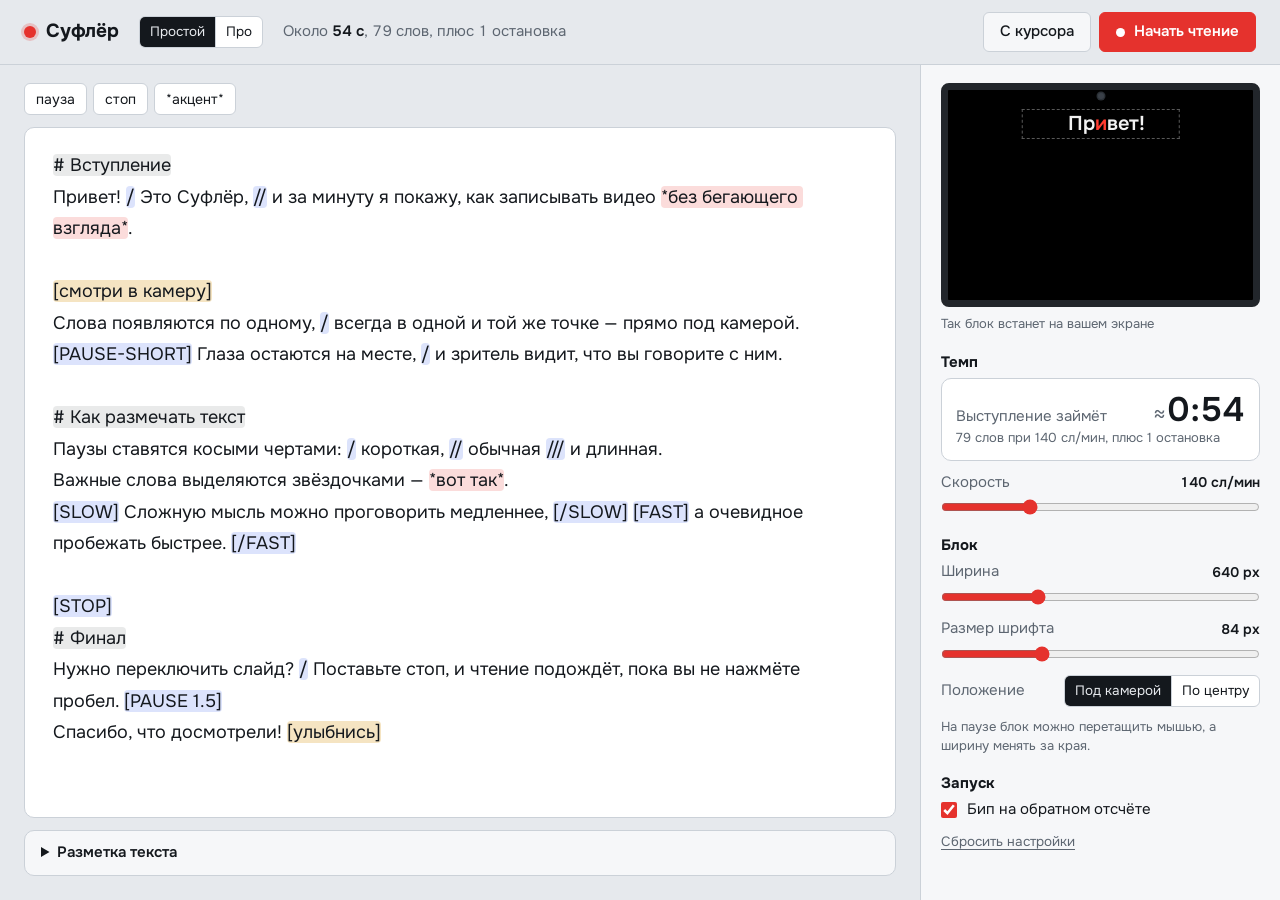
==== index.html @ 5c17fed3 "Суфлёр: веб-суфлёр для записи видео Слова показываются по одному в фиксированной точке под камерой. " ====
<!doctype html>
<html lang="ru">
<head>
  <meta charset="utf-8">
  <meta name="viewport" content="width=device-width, initial-scale=1">
  <title>Суфлёр</title>
  <meta name="description" content="Суфлёр для записи видео: слова по одному в одной точке экрана, темп и паузы задаются разметкой в тексте.">
  <link rel="preconnect" href="https://fonts.googleapis.com">
  <link rel="preconnect" href="https://fonts.gstatic.com" crossorigin>
  <link href="https://fonts.googleapis.com/css2?family=Onest:wght@400;500;600;700&family=Golos+Text:wght@400;600;700&family=PT+Serif:wght@400;700&family=JetBrains+Mono:wght@400;600;700&display=swap" rel="stylesheet">
  <link rel="stylesheet" href="styles.css">
</head>
<body>
  <div class="app" id="app">
    <header class="topbar">
      <div class="brand"><span class="tally" aria-hidden="true"></span>Суфлёр</div>
      <div class="seg mode-switch" id="mode" role="radiogroup" aria-label="Режим интерфейса">
        <button type="button" data-v="simple" title="Минимум настроек">Простой</button><button type="button" data-v="pro" title="Все настройки">Про</button>
      </div>
      <div class="stats" id="stats" aria-live="polite"></div>
      <div class="actions">
        <button class="btn" id="startCursor" type="button" title="Начать со слова под курсором (⌘/Ctrl + Enter)">С курсора</button>
        <button class="btn btn-rec" id="start" type="button"><span class="rec-dot" aria-hidden="true"></span>Начать чтение</button>
      </div>
    </header>

    <main class="layout">
      <section class="editor-col" aria-label="Текст">
        <div class="toolbar" id="toolbar" role="toolbar" aria-label="Вставить разметку">
          <button type="button" data-simple data-insert="//" title="Пауза на секунду: //">пауза</button>
          <button type="button" data-pro data-insert="/" title="Короткая пауза">/</button>
          <button type="button" data-pro data-insert="//" title="Обычная пауза">//</button>
          <button type="button" data-pro data-insert="///" title="Длинная пауза">///</button>
          <button type="button" data-pro data-insert="[PAUSE 2]" title="Пауза в секундах">пауза 2 с</button>
          <button type="button" data-insert="[STOP]" title="Остановиться и ждать пробела">стоп</button>
          <span class="sep" data-pro aria-hidden="true"></span>
          <button type="button" data-wrap="*|*" title="Выделить акцент">*акцент*</button>
          <button type="button" data-pro data-wrap="[SLOW] | [/SLOW]" title="Медленнее участок">медленнее</button>
          <button type="button" data-pro data-wrap="[FAST] | [/FAST]" title="Быстрее участок">быстрее</button>
          <button type="button" data-pro data-insert="[смотри в камеру]" title="Ремарка: видна над словом, не читается">ремарка</button>
          <button type="button" data-pro data-line="# " title="Раздел: не показывается, по нему можно перейти">раздел</button>
        </div>

        <div class="editor" id="editorWrap">
          <div class="editor-mirror" id="mirror" aria-hidden="true"></div>
          <textarea id="text" spellcheck="true" aria-label="Текст выступления" placeholder="Вставьте текст выступления. Паузы: / // ///, акценты: *слово*, стоп: [STOP]"></textarea>
        </div>

        <details class="cheatsheet" id="cheatsheet">
          <summary>Разметка текста</summary>
          <dl>
            <dt><code>/</code> <code>//</code> <code>///</code></dt><dd>Короткая, обычная и длинная пауза. То же словами: <code>[PAUSE-SHORT]</code> <code>[PAUSE]</code> <code>[PAUSE-LONG]</code></dd>
            <dt data-pro><code>[PAUSE 2.5]</code></dt><dd data-pro>Пауза точной длины в секундах</dd>
            <dt><code>[STOP]</code></dt><dd>Остановка до нажатия пробела. Удобно, чтобы переключить слайд или перевести дыхание</dd>
            <dt><code>*слово*</code></dt><dd>Акцент: слово выделено цветом и показывается чуть дольше. Можно выделить несколько слов</dd>
            <dt data-pro><code>[SLOW]…[/SLOW]</code></dt><dd data-pro>Участок медленнее (×0,75). <code>[FAST]…[/FAST]</code> быстрее (×1,3), <code>[SPEED 0.8]…[/SPEED]</code> задаёт свой множитель</dd>
            <dt data-pro><code>[любой текст]</code></dt><dd data-pro>Ремарка: мелко над словом, читать её не нужно. Например <code>[улыбнись]</code></dd>
            <dt data-pro><code># Заголовок</code></dt><dd data-pro>Раздел. На экране его нет, но на паузе можно перейти к нему и перезаписать дубль</dd>
            <dt>Пустая строка, знаки</dt><dd>Абзацы и знаки препинания сами добавляют паузы<span data-pro>. Их силу меняет настройка «Паузы на знаках»</span></dd>
            <dt data-simple>Ещё</dt><dd data-simple>Замедление, ускорение, ремарки и разделы описаны в режиме «Про». Если они уже есть в тексте, то работают и здесь</dd>
            <dt data-pro>По-русски</dt><dd data-pro>Команды можно писать и так: <code>[ПАУЗА]</code> <code>[ПАУЗА 2]</code> <code>[СТОП]</code> <code>[МЕДЛЕННО]</code> <code>[БЫСТРО]</code></dd>
          </dl>
        </details>
      </section>

      <aside class="settings-col" aria-label="Настройки">
        <figure class="monitor" id="monitor" aria-label="Где на экране будет блок">
          <div class="monitor-screen" id="monitorScreen">
            <span class="cam" title="Камера"></span>
            <div class="monitor-block" id="monitorBlock"><div class="monitor-word" id="monitorWord"></div></div>
          </div>
          <figcaption>Так блок встанет на вашем экране</figcaption>
        </figure>

        <fieldset class="group">
          <legend>Темп</legend>
          <div class="duration" aria-live="polite">
            <span class="duration-label">Выступление займёт</span>
            <span class="duration-value">≈&thinsp;<b id="durationValue">0:00</b></span>
            <span class="duration-note" id="durationNote"></span>
          </div>
          <label class="row"><span>Скорость</span><output id="wpmOut"></output>
            <input type="range" id="wpm" min="60" max="360" step="5"></label>
          <div class="row" data-pro><span>Слов за раз</span>
            <div class="seg" id="chunk" role="radiogroup" aria-label="Слов за раз">
              <button type="button" data-v="1">1</button><button type="button" data-v="2">2</button><button type="button" data-v="3">3</button>
            </div></div>
          <label class="row" data-pro><span>Паузы на знаках</span><output id="punctFactorOut"></output>
            <input type="range" id="punctFactor" min="0" max="2.5" step="0.1"></label>
          <label class="check" data-pro><input type="checkbox" id="lengthAware"><span>Длинные слова дольше</span></label>
          <div class="row pauses" data-pro><span>Паузы, с</span>
            <label title="Короткая: /"><input type="number" id="pShort" min="0" max="10" step="0.1"><small>/</small></label>
            <label title="Обычная: //"><input type="number" id="pMedium" min="0" max="10" step="0.1"><small>//</small></label>
            <label title="Длинная: ///"><input type="number" id="pLong" min="0" max="20" step="0.1"><small>///</small></label>
          </div>
        </fieldset>

        <fieldset class="group">
          <legend>Блок</legend>
          <label class="row"><span>Ширина</span><output id="widthOut"></output>
            <input type="range" id="width" min="160" max="1800" step="10"></label>
          <label class="row"><span>Размер шрифта</span><output id="fontSizeOut"></output>
            <input type="range" id="fontSize" min="24" max="220" step="2"></label>
          <div class="row"><span>Положение</span>
            <div class="seg" id="posPreset" role="radiogroup" aria-label="Положение блока">
              <button type="button" data-v="camera">Под камерой</button><button type="button" data-v="center">По центру</button>
            </div></div>
          <label class="row" data-pro><span>По горизонтали</span><output id="posXOut"></output>
            <input type="range" id="posX" min="0" max="100" step="1"></label>
          <label class="row" data-pro><span>По вертикали</span><output id="posYOut"></output>
            <input type="range" id="posY" min="0" max="100" step="1"></label>
          <p class="hint">На паузе блок можно перетащить мышью, а ширину менять за края.</p>
        </fieldset>

        <fieldset class="group" data-pro>
          <legend>Вид</legend>
          <label class="row"><span>Шрифт</span>
            <select id="font">
              <option value="Onest">Onest</option>
              <option value="Golos Text">Golos Text</option>
              <option value="PT Serif">PT Serif</option>
              <option value="JetBrains Mono">JetBrains Mono</option>
            </select></label>
          <div class="row"><span>Начертание</span>
            <div class="seg" id="weight" role="radiogroup" aria-label="Начертание">
              <button type="button" data-v="400">Обычное</button><button type="button" data-v="600">Жирное</button>
            </div></div>
          <div class="row"><span>Тема</span>
            <div class="seg" id="theme" role="radiogroup" aria-label="Тема">
              <button type="button" data-v="dark">Тёмная</button><button type="button" data-v="light">Светлая</button><button type="button" data-v="amber">Янтарь</button>
            </div></div>
          <div class="row"><span>Выравнивание</span>
            <div class="seg" id="align" role="radiogroup" aria-label="Выравнивание">
              <button type="button" data-v="orp" title="Буква фокуса всегда в одной точке">По фокусу</button><button type="button" data-v="center">По центру</button>
            </div></div>
          <label class="check"><input type="checkbox" id="guides"><span>Засечки над буквой фокуса</span></label>
          <label class="check"><input type="checkbox" id="frame"><span>Рамка блока во время чтения</span></label>
          <label class="check"><input type="checkbox" id="flip"><span>Зеркально (для суфлёра со стеклом)</span></label>
        </fieldset>

        <fieldset class="group">
          <legend>Запуск</legend>
          <label class="check"><input type="checkbox" id="beep"><span>Бип на обратном отсчёте</span></label>
          <div class="row" data-pro><span>Обратный отсчёт</span>
            <div class="seg" id="countdown" role="radiogroup" aria-label="Обратный отсчёт">
              <button type="button" data-v="0">нет</button><button type="button" data-v="3">3 с</button><button type="button" data-v="5">5 с</button>
            </div></div>
          <label class="check" data-pro><input type="checkbox" id="fullscreen"><span>Во весь экран</span></label>
          <label class="check" data-pro><input type="checkbox" id="progress"><span>Полоска прогресса во время чтения</span></label>
          <button type="button" class="link" id="reset">Сбросить настройки</button>
        </fieldset>
      </aside>
    </main>
  </div>

  <!-- Сцена чтения -->
  <div class="stage" id="stage" hidden>
    <div class="stage-inner" id="stageInner">
      <div class="block" id="block">
        <div class="cue" id="cue"></div>
        <div class="line" id="line">
          <div class="word" id="word"></div>
          <i class="guide guide-top" aria-hidden="true"></i>
          <i class="guide guide-bottom" aria-hidden="true"></i>
        </div>
        <div class="pausebar" id="pausebar"><i></i></div>
        <span class="handle handle-l" data-handle="l" aria-hidden="true"></span>
        <span class="handle handle-r" data-handle="r" aria-hidden="true"></span>
      </div>
    </div>

    <div class="stage-progress" id="stageProgress"><i></i></div>
    <div class="toast" id="toast" role="status"></div>

    <div class="hud" id="hud">
      <div class="hud-top">
        <div class="hud-where" id="hudWhere"></div>
        <button type="button" class="hud-btn" id="exitStage">Выйти <kbd>Esc</kbd></button>
      </div>
      <div class="hud-panel">
        <div class="hud-sections" id="hudSections"></div>
        <p class="hud-context" id="hudContext"></p>
        <div class="hud-controls">
          <button type="button" class="hud-btn hud-play" id="hudPlay">Продолжить <kbd>Пробел</kbd></button>
          <button type="button" class="hud-btn" id="hudBackSentence">К началу предложения <kbd>⇧←</kbd></button>
          <button type="button" class="hud-btn" id="hudRestart">С начала <kbd>R</kbd></button>
        </div>
        <p class="hud-keys"><kbd>←</kbd><kbd>→</kbd> слово · <kbd>↑</kbd><kbd>↓</kbd> скорость · <kbd>+</kbd><kbd>−</kbd> шрифт · <kbd>[</kbd><kbd>]</kbd> ширина · <kbd>F</kbd> весь экран<span data-pro> · <kbd>M</kbd> зеркало</span></p>
      </div>
    </div>
  </div>

  <script src="parser.js"></script>
  <script src="app.js"></script>
</body>
</html>
---- styles.css ----
:root {
  --paper: #e6e9ed;
  --panel: #f6f7f9;
  --ink: #14181d;
  --muted: #5d6671;
  --line: #cbd1d8;
  --field: #ffffff;
  --tally: #e5322d;
  --tally-deep: #b8201c;
  --focus: #2f5bea;
  --hl-cmd: rgba(47, 91, 234, 0.17);
  --hl-cue: rgba(214, 150, 20, 0.26);
  --hl-emph: rgba(229, 50, 45, 0.17);
  --hl-sec: rgba(20, 24, 29, 0.09);
  --radius-s: 6px;
  --radius-m: 10px;
  --ui: "Onest", system-ui, -apple-system, "Segoe UI", sans-serif;
  color-scheme: light;
}

@media (prefers-color-scheme: dark) {
  :root {
    --paper: #16191d;
    --panel: #1d2126;
    --ink: #e9ecef;
    --muted: #97a0aa;
    --line: #333a42;
    --field: #121417;
    --focus: #7d9bff;
    --hl-cmd: rgba(125, 155, 255, 0.24);
    --hl-cue: rgba(230, 170, 40, 0.26);
    --hl-emph: rgba(255, 90, 80, 0.24);
    --hl-sec: rgba(255, 255, 255, 0.08);
    color-scheme: dark;
  }
}

* { box-sizing: border-box; }
html, body { margin: 0; height: 100%; }
body {
  background: var(--paper);
  color: var(--ink);
  font: 15px/1.45 var(--ui);
  -webkit-font-smoothing: antialiased;
}
button, input, select, textarea { font: inherit; color: inherit; }
:focus-visible { outline: 2px solid var(--focus); outline-offset: 2px; }
[hidden] { display: none !important; }

/* ——— Верхняя панель ——— */
.app { min-height: 100%; display: flex; flex-direction: column; }
.topbar {
  position: sticky; top: 0; z-index: 5;
  display: flex; align-items: center; gap: 20px;
  padding: 12px 24px;
  background: var(--paper);
  border-bottom: 1px solid var(--line);
}
.brand { display: flex; align-items: center; gap: 10px; font-weight: 700; font-size: 19px; letter-spacing: -0.01em; }
.tally {
  width: 12px; height: 12px; border-radius: 50%;
  background: var(--tally);
  box-shadow: 0 0 0 3px color-mix(in srgb, var(--tally) 22%, transparent);
}
.stats { color: var(--muted); font-variant-numeric: tabular-nums; flex: 1; min-width: 0; white-space: nowrap; overflow: hidden; text-overflow: ellipsis; }
.stats b { color: var(--ink); font-weight: 600; }
.actions { display: flex; gap: 8px; }
.mode-switch button { height: 32px; padding: 0 12px; }

/* Режимы: в простом прячем настройки «Про», в «Про» — упрощённые дубли */
body[data-mode="simple"] [data-pro],
body[data-mode="pro"] [data-simple] { display: none !important; }

.btn {
  display: inline-flex; align-items: center; gap: 9px;
  height: 40px; padding: 0 16px;
  border: 1px solid var(--line); border-radius: var(--radius-s);
  background: var(--panel);
  font-weight: 500; cursor: pointer; white-space: nowrap;
}
.btn:hover { border-color: var(--muted); }
.btn-rec { background: var(--tally); border-color: var(--tally); color: #fff; font-weight: 600; }
.btn-rec:hover { background: var(--tally-deep); border-color: var(--tally-deep); }
.rec-dot { width: 9px; height: 9px; border-radius: 50%; background: #fff; }

/* ——— Раскладка ——— */
.layout {
  flex: 1;
  display: grid;
  grid-template-columns: minmax(0, 1fr) 360px;
  min-height: 0;
}
.editor-col { display: flex; flex-direction: column; gap: 12px; padding: 18px 24px 24px; min-width: 0; }
.settings-col {
  border-left: 1px solid var(--line);
  background: var(--panel);
  padding: 18px 20px 28px;
  display: flex; flex-direction: column; gap: 18px;
}

/* ——— Панель вставки ——— */
.toolbar { display: flex; flex-wrap: wrap; gap: 6px; align-items: center; }
.toolbar button {
  height: 32px; padding: 0 11px;
  border: 1px solid var(--line); border-radius: var(--radius-s);
  background: var(--field);
  font-size: 14px; cursor: pointer;
}
.toolbar button:hover { border-color: var(--muted); }
.toolbar .sep { width: 1px; height: 20px; background: var(--line); margin: 0 4px; }

/* ——— Редактор с подсветкой разметки ——— */
.editor {
  position: relative;
  flex: 1;
  min-height: 420px;
  border: 1px solid var(--line);
  border-radius: var(--radius-m);
  background: var(--field);
  overflow: hidden;
}
.editor:focus-within { border-color: var(--focus); }
.editor-mirror, .editor textarea {
  position: absolute; inset: 0;
  margin: 0; border: 0;
  padding: 22px 28px 40px;
  font: 18px/1.75 var(--ui);
  letter-spacing: normal;
  white-space: pre-wrap;
  overflow-wrap: break-word;
  word-break: normal;
  tab-size: 4;
  overflow-y: scroll;
  scrollbar-gutter: stable;
}
.editor-mirror { color: transparent; pointer-events: none; }
.editor textarea { background: transparent; resize: none; outline: none; caret-color: var(--tally); }
.editor textarea::placeholder { color: var(--muted); }
.editor-mirror mark { color: transparent; border-radius: 4px; box-decoration-break: clone; -webkit-box-decoration-break: clone; }
.editor-mirror .m-cmd { background: var(--hl-cmd); }
.editor-mirror .m-cue { background: var(--hl-cue); }
.editor-mirror .m-emph { background: var(--hl-emph); }
.editor-mirror .m-sec { background: var(--hl-sec); }

/* ——— Шпаргалка ——— */
.cheatsheet { border: 1px solid var(--line); border-radius: var(--radius-m); background: var(--panel); }
.cheatsheet summary { padding: 11px 16px; cursor: pointer; font-weight: 600; }
.cheatsheet dl {
  display: grid; grid-template-columns: max-content 1fr; gap: 9px 20px;
  margin: 0; padding: 4px 16px 16px;
  max-width: 900px;
}
.cheatsheet dt { white-space: nowrap; }
.cheatsheet dd { margin: 0; color: var(--muted); }
code {
  font: 13px/1 "JetBrains Mono", ui-monospace, monospace;
  padding: 3px 5px; border-radius: 4px;
  background: var(--hl-cmd);
  color: var(--ink);
}

/* ——— Настройки ——— */
.group { border: 0; margin: 0; padding: 0; display: flex; flex-direction: column; gap: 11px; }
.group legend { font-weight: 700; font-size: 15px; padding: 0; margin-bottom: 4px; }
.row { display: grid; grid-template-columns: 1fr auto; align-items: center; gap: 4px 12px; }
.row > span { color: var(--muted); }
.row output { font-variant-numeric: tabular-nums; font-weight: 600; font-size: 14px; }
.row input[type="range"] { grid-column: 1 / -1; }
.row select { height: 32px; padding: 0 8px; border: 1px solid var(--line); border-radius: var(--radius-s); background: var(--field); }
input[type="range"] { width: 100%; accent-color: var(--tally); margin: 2px 0; }
.check { display: flex; gap: 10px; align-items: center; cursor: pointer; }
.check input { width: 16px; height: 16px; accent-color: var(--tally); margin: 0; }
.hint { margin: 0; color: var(--muted); font-size: 13px; }

.duration {
  display: grid; grid-template-columns: 1fr auto; align-items: baseline; gap: 0 12px;
  padding: 12px 14px;
  border: 1px solid var(--line); border-radius: var(--radius-m);
  background: var(--field);
}
.duration-label { color: var(--muted); }
.duration-value { font-size: 20px; color: var(--muted); font-variant-numeric: tabular-nums; }
.duration-value b { font-size: 34px; line-height: 1.1; font-weight: 600; color: var(--ink); letter-spacing: -0.01em; }
.duration-note { grid-column: 1 / -1; color: var(--muted); font-size: 13px; }

.seg { display: inline-flex; border: 1px solid var(--line); border-radius: var(--radius-s); overflow: hidden; background: var(--field); }
.seg button { border: 0; background: transparent; height: 30px; padding: 0 10px; cursor: pointer; font-size: 13.5px; }
.seg button + button { border-left: 1px solid var(--line); }
.seg button[aria-checked="true"] { background: var(--ink); color: var(--paper); }

.pauses { grid-template-columns: 1fr repeat(3, auto); }
.pauses > span { white-space: nowrap; }
.pauses label { display: flex; align-items: center; gap: 4px; }
.pauses input { width: 54px; height: 30px; padding: 0 6px; border: 1px solid var(--line); border-radius: var(--radius-s); background: var(--field); font-variant-numeric: tabular-nums; }
.pauses small { color: var(--muted); font-family: "JetBrains Mono", monospace; font-size: 12px; min-width: 20px; }

.link { align-self: flex-start; border: 0; background: none; padding: 0; color: var(--muted); text-decoration: underline; text-underline-offset: 3px; cursor: pointer; font-size: 13.5px; }
.link:hover { color: var(--ink); }

/* ——— Мини-монитор ——— */
.monitor { margin: 0; display: flex; flex-direction: column; gap: 8px; }
.monitor figcaption { color: var(--muted); font-size: 13px; }
.monitor-screen {
  position: relative;
  aspect-ratio: 16 / 10;
  border-radius: 8px;
  border: 7px solid #22262b;
  overflow: hidden;
  background: var(--bg);
  color: var(--fg);
}
.cam {
  position: absolute; top: 3px; left: 50%; transform: translateX(-50%);
  width: 6px; height: 6px; border-radius: 50%;
  background: #3a4048; box-shadow: 0 0 0 1.5px #2b3036;
  z-index: 2;
}
.monitor-block {
  position: absolute;
  transform: translate(-50%, -50%);
  outline: 1px dashed rgba(255, 255, 255, 0.35);
  outline-offset: 2px;
  display: flex; justify-content: center;
}
.monitor-word { white-space: pre; line-height: 1.25; }

/* ——— Сцена ——— */
.stage, .monitor-screen {
  --bg: #000; --fg: #f2f2f2; --pivot: #ff3b30; --emph: #ffc53d; --dim: rgba(255, 255, 255, 0.42); --hud-bg: rgba(20, 20, 22, 0.92); --hud-line: rgba(255, 255, 255, 0.14);
}
[data-theme="light"] { --bg: #fff; --fg: #111418; --pivot: #d92b20; --emph: #1f5be0; --dim: rgba(0, 0, 0, 0.45); --hud-bg: rgba(246, 247, 249, 0.95); --hud-line: rgba(0, 0, 0, 0.12); }
[data-theme="amber"] { --bg: #000; --fg: #ffc940; --pivot: #ffffff; --emph: #ff7a45; --dim: rgba(255, 201, 64, 0.45); }
.stage {
  position: fixed; inset: 0; z-index: 50;
  background: var(--bg); color: var(--fg);
  font-family: var(--ui);
  user-select: none;
  overflow: hidden;
}
.stage[data-state="playing"], .stage[data-state="countdown"] { cursor: none; }

.stage-inner { position: absolute; inset: 0; }
.stage[data-flip="true"] .stage-inner { transform: scaleX(-1); }

.block {
  position: absolute;
  transform: translate(-50%, -50%);
  padding: 0 16px;
  touch-action: none;
}
.stage[data-frame="true"] .block,
.stage[data-state="paused"] .block,
.stage[data-state="ended"] .block { outline: 1px dashed var(--dim); outline-offset: 6px; }
.stage[data-state="paused"] .block { cursor: grab; }
.stage.dragging .block { cursor: grabbing; }

.line { position: relative; display: flex; align-items: center; justify-content: center; }
.word { width: 100%; white-space: pre; line-height: 1.2; text-align: center; }
.word.orp { display: grid; grid-template-columns: 1fr auto 1fr; }
.word .pre { text-align: right; overflow: visible; }
.word .post { text-align: left; overflow: visible; }
.word .pivot { color: var(--pivot); }
.word .emph { color: var(--emph); text-decoration: underline; text-decoration-thickness: 0.05em; text-underline-offset: 0.14em; }
.word .pivot.emph { color: var(--pivot); text-decoration-color: var(--emph); }
.word.countdown { color: var(--pivot); font-variant-numeric: tabular-nums; }
.word.status { color: var(--dim); font-size: 0.4em !important; }

.guide { position: absolute; left: 50%; width: 2px; height: 0.2em; background: var(--dim); transform: translateX(-50%); display: none; font-style: normal; }
.guide-top { top: -0.12em; }
.guide-bottom { bottom: -0.12em; }
.stage[data-guides="true"][data-align="orp"] .guide { display: block; }

.cue {
  position: absolute; left: 0; right: 0; bottom: 100%;
  text-align: center;
  color: var(--dim);
  font-size: max(14px, 0.26em);
  font-style: italic;
  padding-bottom: 0.55em;
  white-space: nowrap; overflow: hidden; text-overflow: ellipsis;
  opacity: 0; transition: opacity 0.15s;
}
.cue.on { opacity: 1; }
.cue::before { content: "("; } .cue::after { content: ")"; }

.pausebar { position: absolute; left: 30%; right: 30%; top: 100%; height: 3px; margin-top: 0.3em; opacity: 0; }
.pausebar i { display: block; height: 100%; width: 100%; background: var(--dim); border-radius: 2px; transform-origin: center; }
.pausebar.on { opacity: 1; }

.handle { position: absolute; top: 50%; width: 10px; height: 44px; margin-top: -22px; border-radius: 5px; background: var(--dim); display: none; cursor: ew-resize; }
.handle-l { left: -11px; } .handle-r { right: -11px; }
.stage[data-state="paused"] .handle { display: block; }

.stage-progress { position: absolute; left: 0; right: 0; bottom: 0; height: 3px; background: color-mix(in srgb, var(--dim) 30%, transparent); display: none; }
.stage-progress i { display: block; height: 100%; width: 0; background: var(--pivot); }
.stage[data-progress="true"] .stage-progress,
.stage[data-state="paused"] .stage-progress,
.stage[data-state="ended"] .stage-progress { display: block; }

.toast {
  position: absolute; top: 18px; left: 50%; transform: translateX(-50%);
  padding: 7px 14px; border-radius: 999px;
  background: var(--hud-bg); color: var(--fg); border: 1px solid var(--hud-line);
  font-size: 14px; font-variant-numeric: tabular-nums;
  opacity: 0; transition: opacity 0.2s; pointer-events: none;
}
.toast.on { opacity: 1; }

/* HUD на паузе */
.hud { position: absolute; inset: 0; pointer-events: none; display: none; }
.stage[data-state="paused"] .hud,
.stage[data-state="ended"] .hud { display: block; }
.hud-top { position: absolute; top: 14px; left: 16px; right: 16px; display: flex; justify-content: space-between; align-items: center; gap: 12px; }
.hud-where { color: var(--dim); font-size: 14px; font-variant-numeric: tabular-nums; }
.hud-panel {
  position: absolute; left: 50%; bottom: 22px; transform: translateX(-50%);
  width: min(760px, calc(100% - 32px));
  padding: 16px 18px;
  border-radius: 12px;
  background: var(--hud-bg);
  border: 1px solid var(--hud-line);
  display: flex; flex-direction: column; gap: 12px;
  pointer-events: auto;
}
.hud-top > * { pointer-events: auto; }
.hud-context { margin: 0; font-size: 17px; line-height: 1.5; color: var(--dim); max-height: 4.5em; overflow: hidden; }
.hud-context .cur { color: var(--fg); background: color-mix(in srgb, var(--pivot) 30%, transparent); border-radius: 3px; padding: 0 2px; }
.hud-context:empty { display: none; }
.hud-controls { display: flex; flex-wrap: wrap; gap: 8px; }
.hud-btn {
  display: inline-flex; align-items: center; gap: 8px;
  height: 36px; padding: 0 12px;
  border-radius: 7px; border: 1px solid var(--hud-line);
  background: transparent; color: var(--fg); cursor: pointer; font-size: 14px;
}
.hud-btn:hover { border-color: var(--dim); }
.hud-play { background: var(--pivot); border-color: var(--pivot); color: #fff; font-weight: 600; }
.stage[data-theme="amber"] .hud-play { color: #000; }
.hud-keys { margin: 0; color: var(--dim); font-size: 13px; line-height: 1.9; }
kbd {
  font: 12px/1 var(--ui);
  padding: 3px 6px; border-radius: 4px;
  border: 1px solid var(--hud-line);
  background: color-mix(in srgb, var(--fg) 8%, transparent);
  margin-right: 2px;
}
.btn kbd { border-color: currentColor; }
.hud-sections { display: flex; flex-wrap: wrap; gap: 6px; }
.hud-sections:empty { display: none; }
.hud-sections button {
  height: 28px; padding: 0 10px; border-radius: 999px;
  border: 1px solid var(--hud-line); background: transparent; color: var(--dim);
  font-size: 13px; cursor: pointer;
}
.hud-sections button[aria-current="true"] { color: var(--fg); border-color: var(--fg); }

/* ——— Узкие экраны ——— */
@media (max-width: 900px) {
  .layout { grid-template-columns: 1fr; }
  .settings-col { border-left: 0; border-top: 1px solid var(--line); }
  .editor { min-height: 60vh; }
}
@media (max-width: 560px) {
  .topbar { flex-wrap: wrap; padding: 10px 16px; gap: 10px; }
  .stats { order: 3; flex-basis: 100%; }
  .actions { margin-left: auto; }
  .mode-switch { order: 2; }
  .btn { padding: 0 12px; }
  .editor-col { padding: 14px 16px 18px; }
  .settings-col { padding: 16px; }
  .editor-mirror, .editor textarea { padding: 16px 16px 32px; font-size: 17px; }
  .cheatsheet dl { grid-template-columns: 1fr; gap: 2px; }
  .cheatsheet dd { margin-bottom: 8px; }
  .hud-keys { display: none; }
}

@media (prefers-reduced-motion: reduce) {
  .cue, .toast { transition: none; }
}
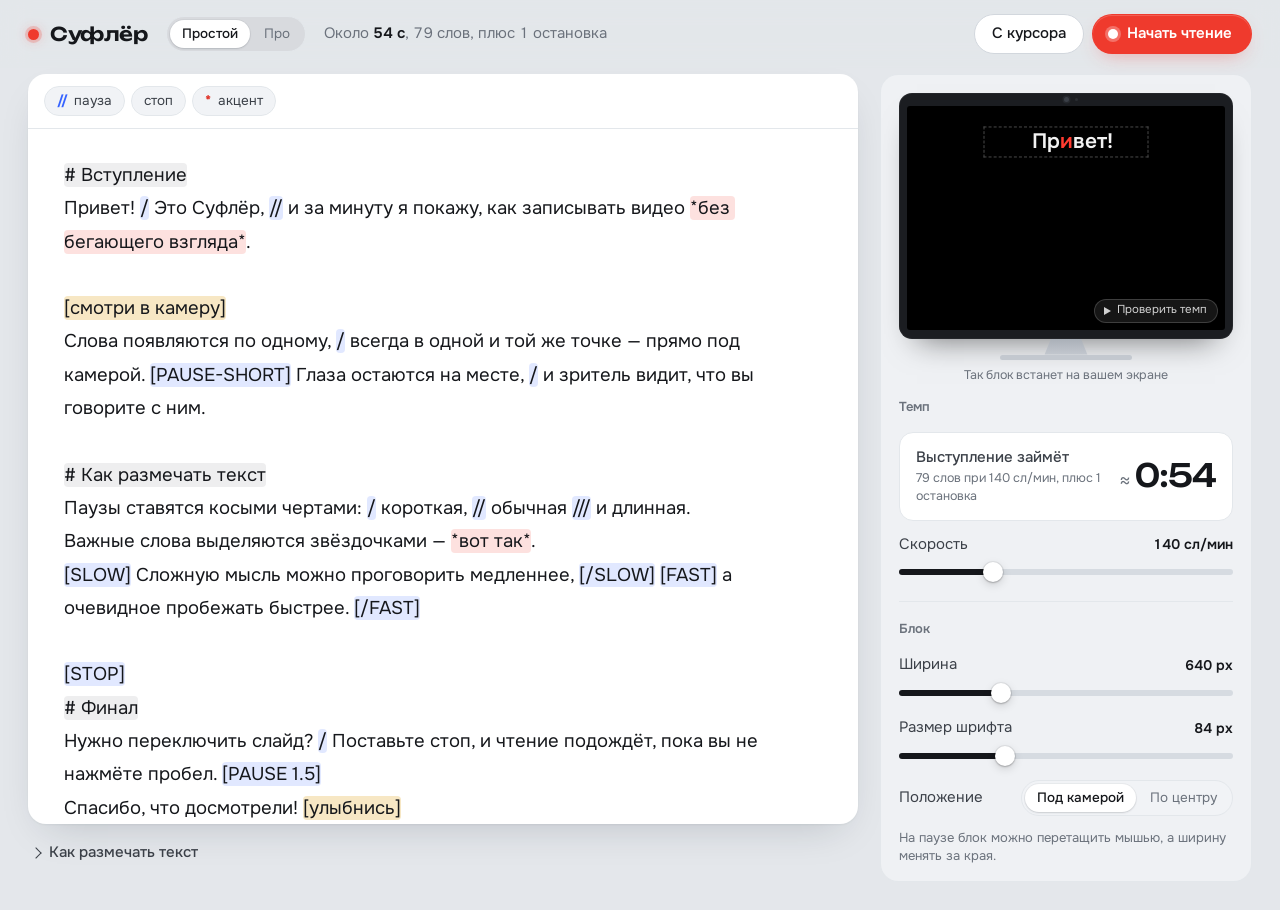
==== commit f9479643: "Новый дизайн: студийное оборудование Алюминиевый фон, белый лист для текста, красный только как сигн" ====
--- a/index.html
+++ b/index.html
@@ -7,13 +7,13 @@
   <meta name="description" content="Суфлёр для записи видео: слова по одному в одной точке экрана, темп и паузы задаются разметкой в тексте.">
   <link rel="preconnect" href="https://fonts.googleapis.com">
   <link rel="preconnect" href="https://fonts.gstatic.com" crossorigin>
-  <link href="https://fonts.googleapis.com/css2?family=Onest:wght@400;500;600;700&family=Golos+Text:wght@400;600;700&family=PT+Serif:wght@400;700&family=JetBrains+Mono:wght@400;600;700&display=swap" rel="stylesheet">
+  <link href="https://fonts.googleapis.com/css2?family=Onest:wght@400;500;600;700&family=Unbounded:wght@500;600&family=Golos+Text:wght@400;600;700&family=PT+Serif:wght@400;700&family=JetBrains+Mono:wght@400;600;700&display=swap" rel="stylesheet">
   <link rel="stylesheet" href="styles.css">
 </head>
 <body>
   <div class="app" id="app">
     <header class="topbar">
-      <div class="brand"><span class="tally" aria-hidden="true"></span>Суфлёр</div>
+      <div class="brand"><span class="tally" aria-hidden="true"></span><span class="wordmark">Суфлёр</span></div>
       <div class="seg mode-switch" id="mode" role="radiogroup" aria-label="Режим интерфейса">
         <button type="button" data-v="simple" title="Минимум настроек">Простой</button><button type="button" data-v="pro" title="Все настройки">Про</button>
       </div>
@@ -26,28 +26,30 @@
 
     <main class="layout">
       <section class="editor-col" aria-label="Текст">
-        <div class="toolbar" id="toolbar" role="toolbar" aria-label="Вставить разметку">
-          <button type="button" data-simple data-insert="//" title="Пауза на секунду: //">пауза</button>
-          <button type="button" data-pro data-insert="/" title="Короткая пауза">/</button>
-          <button type="button" data-pro data-insert="//" title="Обычная пауза">//</button>
-          <button type="button" data-pro data-insert="///" title="Длинная пауза">///</button>
-          <button type="button" data-pro data-insert="[PAUSE 2]" title="Пауза в секундах">пауза 2 с</button>
-          <button type="button" data-insert="[STOP]" title="Остановиться и ждать пробела">стоп</button>
-          <span class="sep" data-pro aria-hidden="true"></span>
-          <button type="button" data-wrap="*|*" title="Выделить акцент">*акцент*</button>
-          <button type="button" data-pro data-wrap="[SLOW] | [/SLOW]" title="Медленнее участок">медленнее</button>
-          <button type="button" data-pro data-wrap="[FAST] | [/FAST]" title="Быстрее участок">быстрее</button>
-          <button type="button" data-pro data-insert="[смотри в камеру]" title="Ремарка: видна над словом, не читается">ремарка</button>
-          <button type="button" data-pro data-line="# " title="Раздел: не показывается, по нему можно перейти">раздел</button>
+        <div class="sheet">
+          <div class="toolbar" id="toolbar" role="toolbar" aria-label="Вставить разметку">
+            <button type="button" class="chip" data-simple data-insert="//" title="Пауза на секунду"><span class="glyph">//</span>пауза</button>
+            <button type="button" class="chip" data-pro data-insert="/" title="Короткая пауза, 0,5 с"><span class="glyph">/</span>короткая</button>
+            <button type="button" class="chip" data-pro data-insert="//" title="Обычная пауза, 1 с"><span class="glyph">//</span>пауза</button>
+            <button type="button" class="chip" data-pro data-insert="///" title="Длинная пауза, 2 с"><span class="glyph">///</span>длинная</button>
+            <button type="button" class="chip" data-pro data-insert="[PAUSE 2]" title="Пауза точной длины в секундах">пауза 2 с</button>
+            <button type="button" class="chip" data-insert="[STOP]" title="Остановиться и ждать пробела">стоп</button>
+            <span class="sep" data-pro aria-hidden="true"></span>
+            <button type="button" class="chip" data-wrap="*|*" title="Выделить акцент"><span class="glyph glyph-emph">*</span>акцент</button>
+            <button type="button" class="chip" data-pro data-wrap="[SLOW] | [/SLOW]" title="Медленнее участок">медленнее</button>
+            <button type="button" class="chip" data-pro data-wrap="[FAST] | [/FAST]" title="Быстрее участок">быстрее</button>
+            <button type="button" class="chip" data-pro data-insert="[смотри в камеру]" title="Ремарка: видна над словом, не читается"><span class="glyph glyph-cue">[ ]</span>ремарка</button>
+            <button type="button" class="chip" data-pro data-line="# " title="Раздел: не показывается, по нему можно перейти"><span class="glyph glyph-sec">#</span>раздел</button>
+          </div>
+
+          <div class="editor" id="editorWrap">
+            <div class="editor-mirror" id="mirror" aria-hidden="true"></div>
+            <textarea id="text" spellcheck="true" aria-label="Текст выступления" placeholder="Вставьте текст выступления. Паузы ставятся косыми чертами: / // ///, акценты звёздочками: *слово*"></textarea>
+          </div>
         </div>
 
-        <div class="editor" id="editorWrap">
-          <div class="editor-mirror" id="mirror" aria-hidden="true"></div>
-          <textarea id="text" spellcheck="true" aria-label="Текст выступления" placeholder="Вставьте текст выступления. Паузы: / // ///, акценты: *слово*, стоп: [STOP]"></textarea>
-        </div>
-
         <details class="cheatsheet" id="cheatsheet">
-          <summary>Разметка текста</summary>
+          <summary>Как размечать текст</summary>
           <dl>
             <dt><code>/</code> <code>//</code> <code>///</code></dt><dd>Короткая, обычная и длинная пауза. То же словами: <code>[PAUSE-SHORT]</code> <code>[PAUSE]</code> <code>[PAUSE-LONG]</code></dd>
             <dt data-pro><code>[PAUSE 2.5]</code></dt><dd data-pro>Пауза точной длины в секундах</dd>
@@ -65,10 +67,15 @@
 
       <aside class="settings-col" aria-label="Настройки">
         <figure class="monitor" id="monitor" aria-label="Где на экране будет блок">
-          <div class="monitor-screen" id="monitorScreen">
-            <span class="cam" title="Камера"></span>
-            <div class="monitor-block" id="monitorBlock"><div class="monitor-word" id="monitorWord"></div></div>
-          </div>
+          <div class="monitor-body" id="monitorBody">
+            <span class="cam" aria-hidden="true"></span>
+            <span class="cam-led" aria-hidden="true"></span>
+            <div class="monitor-screen" id="monitorScreen">
+              <div class="monitor-block" id="monitorBlock"><div class="monitor-word" id="monitorWord"></div></div>
+              <button type="button" class="monitor-play" id="monitorPlay">Проверить темп</button>
+            </div>
+          </div>
+          <div class="monitor-stand" aria-hidden="true"></div>
           <figcaption>Так блок встанет на вашем экране</figcaption>
         </figure>
 
@@ -76,7 +83,7 @@
           <legend>Темп</legend>
           <div class="duration" aria-live="polite">
             <span class="duration-label">Выступление займёт</span>
-            <span class="duration-value">≈&thinsp;<b id="durationValue">0:00</b></span>
+            <span class="duration-value"><span class="approx">≈</span><b id="durationValue">0:00</b></span>
             <span class="duration-note" id="durationNote"></span>
           </div>
           <label class="row"><span>Скорость</span><output id="wpmOut"></output>
@@ -87,7 +94,7 @@
             </div></div>
           <label class="row" data-pro><span>Паузы на знаках</span><output id="punctFactorOut"></output>
             <input type="range" id="punctFactor" min="0" max="2.5" step="0.1"></label>
-          <label class="check" data-pro><input type="checkbox" id="lengthAware"><span>Длинные слова дольше</span></label>
+          <label class="switch" data-pro><span>Длинные слова дольше</span><input type="checkbox" id="lengthAware"></label>
           <div class="row pauses" data-pro><span>Паузы, с</span>
             <label title="Короткая: /"><input type="number" id="pShort" min="0" max="10" step="0.1"><small>/</small></label>
             <label title="Обычная: //"><input type="number" id="pMedium" min="0" max="10" step="0.1"><small>//</small></label>
@@ -133,20 +140,20 @@
             <div class="seg" id="align" role="radiogroup" aria-label="Выравнивание">
               <button type="button" data-v="orp" title="Буква фокуса всегда в одной точке">По фокусу</button><button type="button" data-v="center">По центру</button>
             </div></div>
-          <label class="check"><input type="checkbox" id="guides"><span>Засечки над буквой фокуса</span></label>
-          <label class="check"><input type="checkbox" id="frame"><span>Рамка блока во время чтения</span></label>
-          <label class="check"><input type="checkbox" id="flip"><span>Зеркально (для суфлёра со стеклом)</span></label>
+          <label class="switch"><span>Засечки над буквой фокуса</span><input type="checkbox" id="guides"></label>
+          <label class="switch"><span>Рамка блока во время чтения</span><input type="checkbox" id="frame"></label>
+          <label class="switch"><span>Зеркально, для суфлёра со стеклом</span><input type="checkbox" id="flip"></label>
         </fieldset>
 
         <fieldset class="group">
           <legend>Запуск</legend>
-          <label class="check"><input type="checkbox" id="beep"><span>Бип на обратном отсчёте</span></label>
+          <label class="switch"><span>Бип на обратном отсчёте</span><input type="checkbox" id="beep"></label>
           <div class="row" data-pro><span>Обратный отсчёт</span>
             <div class="seg" id="countdown" role="radiogroup" aria-label="Обратный отсчёт">
               <button type="button" data-v="0">нет</button><button type="button" data-v="3">3 с</button><button type="button" data-v="5">5 с</button>
             </div></div>
-          <label class="check" data-pro><input type="checkbox" id="fullscreen"><span>Во весь экран</span></label>
-          <label class="check" data-pro><input type="checkbox" id="progress"><span>Полоска прогресса во время чтения</span></label>
+          <label class="switch" data-pro><span>Во весь экран</span><input type="checkbox" id="fullscreen"></label>
+          <label class="switch" data-pro><span>Полоска прогресса во время чтения</span><input type="checkbox" id="progress"></label>
           <button type="button" class="link" id="reset">Сбросить настройки</button>
         </fieldset>
       </aside>
--- a/styles.css
+++ b/styles.css
@@ -1,130 +1,176 @@
+/* Суфлёр. Палитра — студийное оборудование: алюминий, матово-чёрный корпус монитора,
+   красный — только сигнал записи (кнопка, буква фокуса, огонёк камеры). */
 :root {
-  --paper: #e6e9ed;
-  --panel: #f6f7f9;
-  --ink: #14181d;
-  --muted: #5d6671;
-  --line: #cbd1d8;
-  --field: #ffffff;
-  --tally: #e5322d;
-  --tally-deep: #b8201c;
-  --focus: #2f5bea;
-  --hl-cmd: rgba(47, 91, 234, 0.17);
-  --hl-cue: rgba(214, 150, 20, 0.26);
-  --hl-emph: rgba(229, 50, 45, 0.17);
-  --hl-sec: rgba(20, 24, 29, 0.09);
-  --radius-s: 6px;
-  --radius-m: 10px;
+  --canvas: #e4e7eb;
+  --panel: #eff1f4;
+  --sheet: #ffffff;
+  --ink: #15171b;
+  --ink-2: #3b4048;
+  --muted: #6b727c;
+  --line: #d2d7dd;
+  --line-soft: #e3e7eb;
+  --track: #d6dbe1;
+  --chip: #f1f3f6;
+  --on: #15171b;
+  --knob: #ffffff;
+  --tally: #ef3a2d;
+  --tally-deep: #cf2a1e;
+  --tally-glow: rgba(239, 58, 45, 0.38);
+  --focus: #3563ff;
+  --metal: #c3c8cf;
+  --metal-deep: #aab0b8;
+  --bezel: #1b1d21;
+  --hl-cmd: rgba(53, 99, 255, 0.15);
+  --hl-cue: rgba(222, 160, 20, 0.25);
+  --hl-emph: rgba(239, 58, 45, 0.15);
+  --hl-sec: rgba(21, 23, 27, 0.07);
+  --c-cmd: #3563ff;
+  --c-cue: #b57b00;
+  --c-emph: #e0352a;
+  --shadow-sheet: 0 1px 2px rgba(20, 30, 45, 0.05), 0 16px 40px -18px rgba(20, 30, 45, 0.22);
+  --shadow-ctl: 0 1px 2px rgba(20, 30, 45, 0.14), 0 0 0 1px rgba(20, 30, 45, 0.04);
+  --r-sheet: 18px;
+  --r-card: 14px;
+  --r-ctl: 9px;
   --ui: "Onest", system-ui, -apple-system, "Segoe UI", sans-serif;
+  --display: "Unbounded", "Onest", system-ui, sans-serif;
   color-scheme: light;
 }
 
 @media (prefers-color-scheme: dark) {
   :root {
-    --paper: #16191d;
-    --panel: #1d2126;
-    --ink: #e9ecef;
-    --muted: #97a0aa;
-    --line: #333a42;
-    --field: #121417;
-    --focus: #7d9bff;
-    --hl-cmd: rgba(125, 155, 255, 0.24);
-    --hl-cue: rgba(230, 170, 40, 0.26);
-    --hl-emph: rgba(255, 90, 80, 0.24);
-    --hl-sec: rgba(255, 255, 255, 0.08);
+    --canvas: #111316;
+    --panel: #171a1e;
+    --sheet: #1c1f24;
+    --ink: #eceef1;
+    --ink-2: #c7ccd3;
+    --muted: #8e96a1;
+    --line: #2d3238;
+    --line-soft: #24292e;
+    --track: #33393f;
+    --chip: #23272c;
+    --on: #eceef1;
+    --knob: #1c1f24;
+    --focus: #809dff;
+    --metal: #3a3f46;
+    --metal-deep: #2c3036;
+    --bezel: #08090a;
+    --hl-cmd: rgba(128, 157, 255, 0.22);
+    --hl-cue: rgba(232, 170, 40, 0.24);
+    --hl-emph: rgba(255, 96, 84, 0.22);
+    --hl-sec: rgba(255, 255, 255, 0.07);
+    --c-cmd: #8aa5ff;
+    --c-cue: #e6b44a;
+    --c-emph: #ff6b5f;
+    --shadow-sheet: 0 1px 2px rgba(0, 0, 0, 0.3), 0 16px 40px -18px rgba(0, 0, 0, 0.7);
+    --shadow-ctl: 0 1px 2px rgba(0, 0, 0, 0.5), 0 0 0 1px rgba(255, 255, 255, 0.05);
     color-scheme: dark;
   }
 }
 
 * { box-sizing: border-box; }
-html, body { margin: 0; height: 100%; }
+html, body { margin: 0; min-height: 100%; }
 body {
-  background: var(--paper);
+  background: var(--canvas);
   color: var(--ink);
   font: 15px/1.45 var(--ui);
   -webkit-font-smoothing: antialiased;
 }
 button, input, select, textarea { font: inherit; color: inherit; }
+button { cursor: pointer; }
 :focus-visible { outline: 2px solid var(--focus); outline-offset: 2px; }
 [hidden] { display: none !important; }
-
-/* ——— Верхняя панель ——— */
-.app { min-height: 100%; display: flex; flex-direction: column; }
-.topbar {
-  position: sticky; top: 0; z-index: 5;
-  display: flex; align-items: center; gap: 20px;
-  padding: 12px 24px;
-  background: var(--paper);
-  border-bottom: 1px solid var(--line);
-}
-.brand { display: flex; align-items: center; gap: 10px; font-weight: 700; font-size: 19px; letter-spacing: -0.01em; }
-.tally {
-  width: 12px; height: 12px; border-radius: 50%;
-  background: var(--tally);
-  box-shadow: 0 0 0 3px color-mix(in srgb, var(--tally) 22%, transparent);
-}
-.stats { color: var(--muted); font-variant-numeric: tabular-nums; flex: 1; min-width: 0; white-space: nowrap; overflow: hidden; text-overflow: ellipsis; }
-.stats b { color: var(--ink); font-weight: 600; }
-.actions { display: flex; gap: 8px; }
-.mode-switch button { height: 32px; padding: 0 12px; }
 
 /* Режимы: в простом прячем настройки «Про», в «Про» — упрощённые дубли */
 body[data-mode="simple"] [data-pro],
 body[data-mode="pro"] [data-simple] { display: none !important; }
 
+/* ——— Верхняя панель ——— */
+.app { min-height: 100vh; display: flex; flex-direction: column; }
+.topbar {
+  position: sticky; top: 0; z-index: 5;
+  display: flex; align-items: center; gap: 18px;
+  padding: 14px 28px;
+  background: color-mix(in srgb, var(--canvas) 86%, transparent);
+  backdrop-filter: blur(14px);
+  -webkit-backdrop-filter: blur(14px);
+}
+.brand { display: flex; align-items: center; gap: 11px; }
+.wordmark { font: 600 19px/1 var(--display); letter-spacing: -0.02em; }
+.tally {
+  width: 11px; height: 11px; border-radius: 50%;
+  background: var(--tally);
+  box-shadow: 0 0 0 3px color-mix(in srgb, var(--tally) 20%, transparent), 0 0 12px var(--tally-glow);
+}
+.stats { flex: 1; min-width: 0; color: var(--muted); font-variant-numeric: tabular-nums; white-space: nowrap; overflow: hidden; text-overflow: ellipsis; }
+.stats b { color: var(--ink); font-weight: 600; }
+.actions { display: flex; gap: 8px; }
+
 .btn {
   display: inline-flex; align-items: center; gap: 9px;
-  height: 40px; padding: 0 16px;
-  border: 1px solid var(--line); border-radius: var(--radius-s);
-  background: var(--panel);
-  font-weight: 500; cursor: pointer; white-space: nowrap;
+  height: 40px; padding: 0 17px;
+  border: 1px solid var(--line); border-radius: 999px;
+  background: var(--sheet);
+  font-weight: 500; white-space: nowrap;
+  transition: border-color 0.15s, background 0.15s, box-shadow 0.15s;
 }
 .btn:hover { border-color: var(--muted); }
-.btn-rec { background: var(--tally); border-color: var(--tally); color: #fff; font-weight: 600; }
-.btn-rec:hover { background: var(--tally-deep); border-color: var(--tally-deep); }
-.rec-dot { width: 9px; height: 9px; border-radius: 50%; background: #fff; }
+.btn-rec {
+  padding: 0 19px 0 15px;
+  border-color: transparent;
+  background: var(--tally); color: #fff; font-weight: 600;
+  box-shadow: 0 8px 20px -8px var(--tally-glow), inset 0 1px 0 rgba(255, 255, 255, 0.18);
+}
+.btn-rec:hover { background: var(--tally-deep); border-color: transparent; }
+.rec-dot { width: 10px; height: 10px; border-radius: 50%; background: #fff; box-shadow: 0 0 0 3px rgba(255, 255, 255, 0.28); }
 
 /* ——— Раскладка ——— */
 .layout {
   flex: 1;
   display: grid;
-  grid-template-columns: minmax(0, 1fr) 360px;
-  min-height: 0;
-}
-.editor-col { display: flex; flex-direction: column; gap: 12px; padding: 18px 24px 24px; min-width: 0; }
-.settings-col {
-  border-left: 1px solid var(--line);
-  background: var(--panel);
-  padding: 18px 20px 28px;
-  display: flex; flex-direction: column; gap: 18px;
-}
-
-/* ——— Панель вставки ——— */
-.toolbar { display: flex; flex-wrap: wrap; gap: 6px; align-items: center; }
-.toolbar button {
-  height: 32px; padding: 0 11px;
-  border: 1px solid var(--line); border-radius: var(--radius-s);
-  background: var(--field);
-  font-size: 14px; cursor: pointer;
-}
-.toolbar button:hover { border-color: var(--muted); }
-.toolbar .sep { width: 1px; height: 20px; background: var(--line); margin: 0 4px; }
-
-/* ——— Редактор с подсветкой разметки ——— */
-.editor {
-  position: relative;
-  flex: 1;
-  min-height: 420px;
-  border: 1px solid var(--line);
-  border-radius: var(--radius-m);
-  background: var(--field);
+  grid-template-columns: minmax(0, 1fr) 372px;
+  gap: 22px;
+  padding: 6px 28px 28px;
+  align-items: start;
+}
+.editor-col { display: flex; flex-direction: column; gap: 12px; min-width: 0; }
+
+/* ——— Лист со сценарием ——— */
+.sheet {
+  display: flex; flex-direction: column;
+  min-height: calc(100vh - 150px);
+  background: var(--sheet);
+  border-radius: var(--r-sheet);
+  box-shadow: var(--shadow-sheet);
   overflow: hidden;
 }
-.editor:focus-within { border-color: var(--focus); }
+.toolbar {
+  display: flex; flex-wrap: wrap; align-items: center; gap: 6px;
+  padding: 12px 16px;
+  border-bottom: 1px solid var(--line-soft);
+}
+.chip {
+  display: inline-flex; align-items: center; gap: 7px;
+  height: 30px; padding: 0 12px;
+  border: 1px solid var(--line-soft); border-radius: 999px;
+  background: var(--chip); color: var(--ink-2);
+  font-size: 13.5px;
+  transition: background 0.15s, border-color 0.15s, color 0.15s;
+}
+.chip:hover { background: var(--sheet); border-color: var(--line); color: var(--ink); }
+.glyph { font-weight: 700; letter-spacing: -0.03em; color: var(--c-cmd); }
+.glyph-emph { color: var(--c-emph); }
+.glyph-cue { color: var(--c-cue); letter-spacing: 0; }
+.glyph-sec { color: var(--muted); }
+.toolbar .sep { width: 1px; height: 18px; background: var(--line); margin: 0 4px; }
+
+/* Редактор: прозрачный textarea поверх слоя с подсветкой разметки */
+.editor { position: relative; flex: 1; min-height: 460px; }
 .editor-mirror, .editor textarea {
   position: absolute; inset: 0;
   margin: 0; border: 0;
-  padding: 22px 28px 40px;
-  font: 18px/1.75 var(--ui);
+  padding: 30px max(36px, calc((100% - 70ch) / 2)) 56px;
+  font: 18.5px/1.8 var(--ui);
   letter-spacing: normal;
   white-space: pre-wrap;
   overflow-wrap: break-word;
@@ -134,7 +180,7 @@
   scrollbar-gutter: stable;
 }
 .editor-mirror { color: transparent; pointer-events: none; }
-.editor textarea { background: transparent; resize: none; outline: none; caret-color: var(--tally); }
+.editor textarea { background: transparent; resize: none; outline: none; caret-color: var(--tally); color: var(--ink); }
 .editor textarea::placeholder { color: var(--muted); }
 .editor-mirror mark { color: transparent; border-radius: 4px; box-decoration-break: clone; -webkit-box-decoration-break: clone; }
 .editor-mirror .m-cmd { background: var(--hl-cmd); }
@@ -143,92 +189,213 @@
 .editor-mirror .m-sec { background: var(--hl-sec); }
 
 /* ——— Шпаргалка ——— */
-.cheatsheet { border: 1px solid var(--line); border-radius: var(--radius-m); background: var(--panel); }
-.cheatsheet summary { padding: 11px 16px; cursor: pointer; font-weight: 600; }
+.cheatsheet summary {
+  list-style: none;
+  display: inline-flex; align-items: center; gap: 9px;
+  padding: 6px 4px;
+  color: var(--ink-2); font-weight: 500;
+  cursor: pointer;
+}
+.cheatsheet summary::-webkit-details-marker { display: none; }
+.cheatsheet summary::before {
+  content: ""; width: 7px; height: 7px;
+  border-right: 1.5px solid currentColor; border-bottom: 1.5px solid currentColor;
+  transform: rotate(-45deg); transition: transform 0.15s;
+}
+.cheatsheet[open] summary::before { transform: rotate(45deg) translate(-2px, -2px); }
 .cheatsheet dl {
-  display: grid; grid-template-columns: max-content 1fr; gap: 9px 20px;
-  margin: 0; padding: 4px 16px 16px;
-  max-width: 900px;
+  display: grid; grid-template-columns: max-content 1fr; gap: 11px 22px;
+  margin: 8px 0 0; padding: 18px 20px;
+  background: var(--sheet);
+  border-radius: var(--r-card);
+  border: 1px solid var(--line-soft);
 }
 .cheatsheet dt { white-space: nowrap; }
-.cheatsheet dd { margin: 0; color: var(--muted); }
+.cheatsheet dd { margin: 0; color: var(--muted); max-width: 70ch; }
 code {
-  font: 13px/1 "JetBrains Mono", ui-monospace, monospace;
-  padding: 3px 5px; border-radius: 4px;
-  background: var(--hl-cmd);
-  color: var(--ink);
-}
-
-/* ——— Настройки ——— */
-.group { border: 0; margin: 0; padding: 0; display: flex; flex-direction: column; gap: 11px; }
-.group legend { font-weight: 700; font-size: 15px; padding: 0; margin-bottom: 4px; }
-.row { display: grid; grid-template-columns: 1fr auto; align-items: center; gap: 4px 12px; }
-.row > span { color: var(--muted); }
+  font: 12.5px/1 "JetBrains Mono", ui-monospace, monospace;
+  padding: 3px 6px; border-radius: 5px;
+  background: var(--hl-cmd); color: var(--ink);
+}
+
+/* ——— Панель настроек ——— */
+.settings-col {
+  position: sticky; top: 74px;
+  max-height: calc(100vh - 92px);
+  overflow-y: auto;
+  padding: 18px 18px 22px;
+  border-radius: var(--r-sheet);
+  background: var(--panel);
+  border: 1px solid var(--line-soft);
+  display: flex; flex-direction: column;
+  scrollbar-width: thin;
+}
+.group {
+  border: 0; margin: 0; padding: 18px 0 2px;
+  display: flex; flex-direction: column; gap: 13px;
+  border-top: 1px solid var(--line-soft);
+  min-width: 0;
+}
+.monitor + .group { border-top: 0; padding-top: 14px; }
+.group + .group { margin-top: 16px; }
+.group legend { float: left; width: 100%; padding: 0; margin: 0 0 2px; font-weight: 600; font-size: 13px; color: var(--muted); }
+.row { display: grid; grid-template-columns: 1fr auto; align-items: center; gap: 6px 12px; }
+.row > span { color: var(--ink-2); }
 .row output { font-variant-numeric: tabular-nums; font-weight: 600; font-size: 14px; }
 .row input[type="range"] { grid-column: 1 / -1; }
-.row select { height: 32px; padding: 0 8px; border: 1px solid var(--line); border-radius: var(--radius-s); background: var(--field); }
-input[type="range"] { width: 100%; accent-color: var(--tally); margin: 2px 0; }
-.check { display: flex; gap: 10px; align-items: center; cursor: pointer; }
-.check input { width: 16px; height: 16px; accent-color: var(--tally); margin: 0; }
-.hint { margin: 0; color: var(--muted); font-size: 13px; }
-
-.duration {
-  display: grid; grid-template-columns: 1fr auto; align-items: baseline; gap: 0 12px;
-  padding: 12px 14px;
-  border: 1px solid var(--line); border-radius: var(--radius-m);
-  background: var(--field);
-}
-.duration-label { color: var(--muted); }
-.duration-value { font-size: 20px; color: var(--muted); font-variant-numeric: tabular-nums; }
-.duration-value b { font-size: 34px; line-height: 1.1; font-weight: 600; color: var(--ink); letter-spacing: -0.01em; }
-.duration-note { grid-column: 1 / -1; color: var(--muted); font-size: 13px; }
-
-.seg { display: inline-flex; border: 1px solid var(--line); border-radius: var(--radius-s); overflow: hidden; background: var(--field); }
-.seg button { border: 0; background: transparent; height: 30px; padding: 0 10px; cursor: pointer; font-size: 13.5px; }
-.seg button + button { border-left: 1px solid var(--line); }
-.seg button[aria-checked="true"] { background: var(--ink); color: var(--paper); }
-
+.hint { margin: 0; color: var(--muted); font-size: 13px; line-height: 1.4; }
+.link { align-self: flex-start; border: 0; background: none; padding: 2px 0; color: var(--muted); text-decoration: underline; text-underline-offset: 3px; font-size: 13.5px; }
+.link:hover { color: var(--ink); }
+
+/* Ползунок: тонкая дорожка с заливкой до значения (--p ставит app.js) */
+input[type="range"] {
+  --p: 50%;
+  -webkit-appearance: none; appearance: none;
+  width: 100%; height: 22px; margin: 0;
+  background: transparent; cursor: pointer;
+}
+input[type="range"]::-webkit-slider-runnable-track {
+  height: 6px; border-radius: 999px;
+  background: linear-gradient(to right, var(--on) 0 var(--p), var(--track) var(--p) 100%);
+}
+input[type="range"]::-webkit-slider-thumb {
+  -webkit-appearance: none;
+  width: 20px; height: 20px; margin-top: -7px; border-radius: 50%;
+  background: #fff; border: 0;
+  box-shadow: 0 1px 2px rgba(0, 0, 0, 0.22), 0 3px 10px rgba(0, 0, 0, 0.14), 0 0 0 1px rgba(0, 0, 0, 0.06);
+  transition: transform 0.12s;
+}
+input[type="range"]:active::-webkit-slider-thumb { transform: scale(1.12); }
+input[type="range"]::-moz-range-track { height: 6px; border-radius: 999px; background: var(--track); }
+input[type="range"]::-moz-range-progress { height: 6px; border-radius: 999px; background: var(--on); }
+input[type="range"]::-moz-range-thumb {
+  width: 20px; height: 20px; border: 0; border-radius: 50%; background: #fff;
+  box-shadow: 0 1px 2px rgba(0, 0, 0, 0.22), 0 3px 10px rgba(0, 0, 0, 0.14);
+}
+input[type="range"]:focus-visible { outline: none; }
+input[type="range"]:focus-visible::-webkit-slider-thumb { box-shadow: 0 0 0 4px color-mix(in srgb, var(--focus) 40%, transparent), 0 1px 2px rgba(0, 0, 0, 0.22); }
+
+/* Переключатель вместо чекбокса */
+.switch { display: flex; align-items: center; justify-content: space-between; gap: 14px; cursor: pointer; color: var(--ink-2); }
+.switch input {
+  -webkit-appearance: none; appearance: none;
+  position: relative; flex: none;
+  width: 38px; height: 22px; margin: 0;
+  border-radius: 999px; background: var(--track);
+  cursor: pointer; transition: background 0.18s;
+}
+.switch input::before {
+  content: ""; position: absolute; top: 2px; left: 2px;
+  width: 18px; height: 18px; border-radius: 50%;
+  background: #fff; box-shadow: 0 1px 2px rgba(0, 0, 0, 0.25);
+  transition: transform 0.18s;
+}
+.switch input:checked { background: var(--on); }
+.switch input:checked::before { transform: translateX(16px); background: var(--knob); }
+
+/* Сегменты */
+.seg {
+  display: inline-flex; gap: 2px; padding: 3px;
+  border-radius: 999px;
+  background: var(--chip);
+  border: 1px solid var(--line-soft);
+}
+.seg button {
+  height: 28px; padding: 0 12px;
+  border: 0; border-radius: 999px;
+  background: transparent; color: var(--muted);
+  font-size: 13.5px; white-space: nowrap;
+  transition: color 0.15s, background 0.15s;
+}
+.seg button:hover { color: var(--ink); }
+.seg button[aria-checked="true"] { background: var(--sheet); color: var(--ink); font-weight: 500; box-shadow: var(--shadow-ctl); }
+.mode-switch { background: color-mix(in srgb, var(--ink) 6%, transparent); }
+
+.row select {
+  -webkit-appearance: none; appearance: none;
+  height: 32px; padding: 0 32px 0 13px;
+  border: 1px solid var(--line); border-radius: 999px;
+  background: var(--sheet) url("data:image/svg+xml,%3Csvg xmlns='http://www.w3.org/2000/svg' width='10' height='6'%3E%3Cpath d='M1 1l4 4 4-4' fill='none' stroke='%236b727c' stroke-width='1.5' stroke-linecap='round' stroke-linejoin='round'/%3E%3C/svg%3E") no-repeat right 12px center;
+}
 .pauses { grid-template-columns: 1fr repeat(3, auto); }
 .pauses > span { white-space: nowrap; }
 .pauses label { display: flex; align-items: center; gap: 4px; }
-.pauses input { width: 54px; height: 30px; padding: 0 6px; border: 1px solid var(--line); border-radius: var(--radius-s); background: var(--field); font-variant-numeric: tabular-nums; }
-.pauses small { color: var(--muted); font-family: "JetBrains Mono", monospace; font-size: 12px; min-width: 20px; }
-
-.link { align-self: flex-start; border: 0; background: none; padding: 0; color: var(--muted); text-decoration: underline; text-underline-offset: 3px; cursor: pointer; font-size: 13.5px; }
-.link:hover { color: var(--ink); }
-
-/* ——— Мини-монитор ——— */
-.monitor { margin: 0; display: flex; flex-direction: column; gap: 8px; }
-.monitor figcaption { color: var(--muted); font-size: 13px; }
+.pauses input {
+  width: 54px; height: 30px; padding: 0 6px;
+  border: 1px solid var(--line); border-radius: var(--r-ctl);
+  background: var(--sheet); text-align: center; font-variant-numeric: tabular-nums;
+}
+.pauses small { color: var(--c-cmd); font-weight: 700; font-size: 12px; min-width: 18px; }
+
+/* Время выступления */
+.duration {
+  display: grid; grid-template-columns: 1fr auto; align-items: center; gap: 1px 12px;
+  padding: 14px 16px;
+  border-radius: var(--r-card);
+  background: var(--sheet);
+  border: 1px solid var(--line-soft);
+}
+.duration-label { color: var(--ink-2); font-weight: 500; }
+.duration-note { grid-column: 1; grid-row: 2; color: var(--muted); font-size: 12.5px; }
+.duration-value { grid-column: 2; grid-row: 1 / span 2; display: flex; align-items: baseline; gap: 5px; }
+.duration-value .approx { color: var(--muted); font-size: 18px; }
+.duration-value b { font: 500 32px/1 var(--display); letter-spacing: -0.03em; font-variant-numeric: tabular-nums; }
+
+/* ——— Мини-монитор с камерой ——— */
+.monitor { margin: 0; display: flex; flex-direction: column; align-items: center; }
+.monitor-body {
+  position: relative; width: 100%;
+  padding: 13px 8px 9px;
+  border-radius: 13px;
+  background: var(--bezel);
+  box-shadow: 0 0 0 1px rgba(255, 255, 255, 0.04) inset, 0 18px 30px -18px rgba(0, 0, 0, 0.55);
+}
+.cam { position: absolute; top: 4px; left: 50%; width: 5px; height: 5px; margin-left: -2.5px; border-radius: 50%; background: #3a3f47; box-shadow: 0 0 0 1.5px #25282d; }
+.cam-led { position: absolute; top: 5px; left: calc(50% + 9px); width: 3px; height: 3px; border-radius: 50%; background: #2a2d32; transition: background 0.2s, box-shadow 0.2s; }
+.monitor.live .cam-led { background: var(--tally); box-shadow: 0 0 6px 1px var(--tally-glow); }
 .monitor-screen {
   position: relative;
   aspect-ratio: 16 / 10;
-  border-radius: 8px;
-  border: 7px solid #22262b;
+  border-radius: 3px;
   overflow: hidden;
-  background: var(--bg);
-  color: var(--fg);
-}
-.cam {
-  position: absolute; top: 3px; left: 50%; transform: translateX(-50%);
-  width: 6px; height: 6px; border-radius: 50%;
-  background: #3a4048; box-shadow: 0 0 0 1.5px #2b3036;
-  z-index: 2;
+  background: var(--bg); color: var(--fg);
 }
 .monitor-block {
   position: absolute;
   transform: translate(-50%, -50%);
-  outline: 1px dashed rgba(255, 255, 255, 0.35);
+  outline: 1px dashed color-mix(in srgb, var(--fg) 30%, transparent);
   outline-offset: 2px;
   display: flex; justify-content: center;
 }
+.monitor.live .monitor-block { outline-color: transparent; }
 .monitor-word { white-space: pre; line-height: 1.25; }
-
-/* ——— Сцена ——— */
+.monitor-play {
+  position: absolute; right: 7px; bottom: 7px;
+  height: 24px; padding: 0 10px 0 9px;
+  display: inline-flex; align-items: center; gap: 6px;
+  border-radius: 999px;
+  border: 1px solid color-mix(in srgb, var(--fg) 18%, transparent);
+  background: color-mix(in srgb, var(--fg) 9%, transparent);
+  color: color-mix(in srgb, var(--fg) 85%, transparent);
+  font-size: 11.5px;
+  backdrop-filter: blur(6px);
+}
+.monitor-play::before { content: ""; border-left: 7px solid currentColor; border-top: 4.5px solid transparent; border-bottom: 4.5px solid transparent; }
+.monitor.live .monitor-play::before { border: 0; width: 7px; height: 7px; background: currentColor; border-radius: 1px; }
+.monitor-play:hover { background: color-mix(in srgb, var(--fg) 16%, transparent); }
+.monitor-stand { position: relative; width: 16%; height: 16px; background: linear-gradient(var(--metal-deep), var(--metal)); clip-path: polygon(22% 0, 78% 0, 90% 100%, 10% 100%); }
+.monitor figcaption { position: relative; margin-top: 0; padding-top: 11px; color: var(--muted); font-size: 12.5px; }
+.monitor figcaption::before {
+  content: ""; position: absolute; top: 0; left: 50%; transform: translateX(-50%);
+  width: 132px; height: 5px; border-radius: 3px;
+  background: var(--metal);
+}
+
+/* ——— Сцена чтения ——— */
 .stage, .monitor-screen {
-  --bg: #000; --fg: #f2f2f2; --pivot: #ff3b30; --emph: #ffc53d; --dim: rgba(255, 255, 255, 0.42); --hud-bg: rgba(20, 20, 22, 0.92); --hud-line: rgba(255, 255, 255, 0.14);
-}
-[data-theme="light"] { --bg: #fff; --fg: #111418; --pivot: #d92b20; --emph: #1f5be0; --dim: rgba(0, 0, 0, 0.45); --hud-bg: rgba(246, 247, 249, 0.95); --hud-line: rgba(0, 0, 0, 0.12); }
+  --bg: #000; --fg: #f2f2f2; --pivot: #ff3b30; --emph: #ffc53d; --dim: rgba(255, 255, 255, 0.42); --hud-bg: rgba(26, 28, 32, 0.78); --hud-line: rgba(255, 255, 255, 0.12);
+}
+[data-theme="light"] { --bg: #fff; --fg: #111418; --pivot: #d92b20; --emph: #1f5be0; --dim: rgba(0, 0, 0, 0.45); --hud-bg: rgba(246, 247, 249, 0.86); --hud-line: rgba(0, 0, 0, 0.1); }
 [data-theme="amber"] { --bg: #000; --fg: #ffc940; --pivot: #ffffff; --emph: #ff7a45; --dim: rgba(255, 201, 64, 0.45); }
 .stage {
   position: fixed; inset: 0; z-index: 50;
@@ -238,34 +405,29 @@
   overflow: hidden;
 }
 .stage[data-state="playing"], .stage[data-state="countdown"] { cursor: none; }
-
 .stage-inner { position: absolute; inset: 0; }
 .stage[data-flip="true"] .stage-inner { transform: scaleX(-1); }
 
-.block {
-  position: absolute;
-  transform: translate(-50%, -50%);
-  padding: 0 16px;
-  touch-action: none;
-}
+.block { position: absolute; transform: translate(-50%, -50%); padding: 0 16px; touch-action: none; }
 .stage[data-frame="true"] .block,
 .stage[data-state="paused"] .block,
-.stage[data-state="ended"] .block { outline: 1px dashed var(--dim); outline-offset: 6px; }
+.stage[data-state="ended"] .block { outline: 1px dashed var(--dim); outline-offset: 8px; border-radius: 4px; }
 .stage[data-state="paused"] .block { cursor: grab; }
 .stage.dragging .block { cursor: grabbing; }
 
 .line { position: relative; display: flex; align-items: center; justify-content: center; }
 .word { width: 100%; white-space: pre; line-height: 1.2; text-align: center; }
 .word.orp { display: grid; grid-template-columns: 1fr auto 1fr; }
-.word .pre { text-align: right; overflow: visible; }
-.word .post { text-align: left; overflow: visible; }
+.word .pre { text-align: right; }
+.word .post { text-align: left; }
 .word .pivot { color: var(--pivot); }
 .word .emph { color: var(--emph); text-decoration: underline; text-decoration-thickness: 0.05em; text-underline-offset: 0.14em; }
 .word .pivot.emph { color: var(--pivot); text-decoration-color: var(--emph); }
-.word.countdown { color: var(--pivot); font-variant-numeric: tabular-nums; }
-.word.status { color: var(--dim); font-size: 0.4em !important; }
-
-.guide { position: absolute; left: 50%; width: 2px; height: 0.2em; background: var(--dim); transform: translateX(-50%); display: none; font-style: normal; }
+.word.countdown { color: var(--pivot); font-variant-numeric: tabular-nums; animation: count-in 0.9s ease-out; }
+.word.status { color: var(--dim); font-size: 0.36em !important; letter-spacing: 0.01em; }
+@keyframes count-in { from { opacity: 0.2; transform: scale(1.18); } to { opacity: 1; transform: scale(1); } }
+
+.guide { position: absolute; left: 50%; width: 2px; height: 0.2em; background: var(--dim); transform: translateX(-50%); display: none; font-style: normal; border-radius: 1px; }
 .guide-top { top: -0.12em; }
 .guide-bottom { bottom: -0.12em; }
 .stage[data-guides="true"][data-align="orp"] .guide { display: block; }
@@ -287,8 +449,8 @@
 .pausebar i { display: block; height: 100%; width: 100%; background: var(--dim); border-radius: 2px; transform-origin: center; }
 .pausebar.on { opacity: 1; }
 
-.handle { position: absolute; top: 50%; width: 10px; height: 44px; margin-top: -22px; border-radius: 5px; background: var(--dim); display: none; cursor: ew-resize; }
-.handle-l { left: -11px; } .handle-r { right: -11px; }
+.handle { position: absolute; top: 50%; width: 8px; height: 40px; margin-top: -20px; border-radius: 4px; background: var(--dim); display: none; cursor: ew-resize; }
+.handle-l { left: -12px; } .handle-r { right: -12px; }
 .stage[data-state="paused"] .handle { display: block; }
 
 .stage-progress { position: absolute; left: 0; right: 0; bottom: 0; height: 3px; background: color-mix(in srgb, var(--dim) 30%, transparent); display: none; }
@@ -299,81 +461,89 @@
 
 .toast {
   position: absolute; top: 18px; left: 50%; transform: translateX(-50%);
-  padding: 7px 14px; border-radius: 999px;
+  padding: 8px 15px; border-radius: 999px;
   background: var(--hud-bg); color: var(--fg); border: 1px solid var(--hud-line);
+  backdrop-filter: blur(12px); -webkit-backdrop-filter: blur(12px);
   font-size: 14px; font-variant-numeric: tabular-nums;
   opacity: 0; transition: opacity 0.2s; pointer-events: none;
 }
 .toast.on { opacity: 1; }
 
-/* HUD на паузе */
+/* Панель на паузе */
 .hud { position: absolute; inset: 0; pointer-events: none; display: none; }
 .stage[data-state="paused"] .hud,
 .stage[data-state="ended"] .hud { display: block; }
-.hud-top { position: absolute; top: 14px; left: 16px; right: 16px; display: flex; justify-content: space-between; align-items: center; gap: 12px; }
+.hud-top { position: absolute; top: 16px; left: 18px; right: 18px; display: flex; justify-content: space-between; align-items: center; gap: 12px; }
+.hud-top > * { pointer-events: auto; }
 .hud-where { color: var(--dim); font-size: 14px; font-variant-numeric: tabular-nums; }
 .hud-panel {
-  position: absolute; left: 50%; bottom: 22px; transform: translateX(-50%);
-  width: min(760px, calc(100% - 32px));
-  padding: 16px 18px;
-  border-radius: 12px;
+  position: absolute; left: 50%; bottom: 24px; transform: translateX(-50%);
+  width: min(780px, calc(100% - 32px));
+  padding: 18px 20px;
+  border-radius: 20px;
   background: var(--hud-bg);
   border: 1px solid var(--hud-line);
-  display: flex; flex-direction: column; gap: 12px;
+  backdrop-filter: blur(18px) saturate(140%); -webkit-backdrop-filter: blur(18px) saturate(140%);
+  box-shadow: 0 24px 60px -24px rgba(0, 0, 0, 0.7);
+  display: flex; flex-direction: column; gap: 14px;
   pointer-events: auto;
 }
-.hud-top > * { pointer-events: auto; }
-.hud-context { margin: 0; font-size: 17px; line-height: 1.5; color: var(--dim); max-height: 4.5em; overflow: hidden; }
-.hud-context .cur { color: var(--fg); background: color-mix(in srgb, var(--pivot) 30%, transparent); border-radius: 3px; padding: 0 2px; }
+.hud-context { margin: 0; font-size: 17px; line-height: 1.55; color: var(--dim); max-height: 4.65em; overflow: hidden; }
+.hud-context .cur { color: var(--fg); background: color-mix(in srgb, var(--pivot) 28%, transparent); border-radius: 4px; padding: 0 3px; }
 .hud-context:empty { display: none; }
 .hud-controls { display: flex; flex-wrap: wrap; gap: 8px; }
 .hud-btn {
   display: inline-flex; align-items: center; gap: 8px;
-  height: 36px; padding: 0 12px;
-  border-radius: 7px; border: 1px solid var(--hud-line);
-  background: transparent; color: var(--fg); cursor: pointer; font-size: 14px;
-}
-.hud-btn:hover { border-color: var(--dim); }
-.hud-play { background: var(--pivot); border-color: var(--pivot); color: #fff; font-weight: 600; }
+  height: 38px; padding: 0 14px;
+  border-radius: 999px; border: 1px solid var(--hud-line);
+  background: color-mix(in srgb, var(--fg) 5%, transparent); color: var(--fg);
+  font-size: 14px;
+  transition: background 0.15s, border-color 0.15s;
+}
+.hud-btn:hover { background: color-mix(in srgb, var(--fg) 10%, transparent); border-color: var(--dim); }
+.hud-play { background: var(--pivot); border-color: transparent; color: #fff; font-weight: 600; }
+.hud-play:hover { background: var(--pivot); border-color: transparent; filter: brightness(0.92); }
 .stage[data-theme="amber"] .hud-play { color: #000; }
-.hud-keys { margin: 0; color: var(--dim); font-size: 13px; line-height: 1.9; }
+.hud-keys { margin: 0; color: var(--dim); font-size: 13px; line-height: 2; }
 kbd {
   font: 12px/1 var(--ui);
-  padding: 3px 6px; border-radius: 4px;
+  padding: 3px 6px; border-radius: 5px;
   border: 1px solid var(--hud-line);
   background: color-mix(in srgb, var(--fg) 8%, transparent);
   margin-right: 2px;
 }
-.btn kbd { border-color: currentColor; }
+.hud-play kbd { border-color: rgba(255, 255, 255, 0.35); background: rgba(255, 255, 255, 0.14); }
 .hud-sections { display: flex; flex-wrap: wrap; gap: 6px; }
 .hud-sections:empty { display: none; }
 .hud-sections button {
-  height: 28px; padding: 0 10px; border-radius: 999px;
+  height: 28px; padding: 0 11px; border-radius: 999px;
   border: 1px solid var(--hud-line); background: transparent; color: var(--dim);
-  font-size: 13px; cursor: pointer;
-}
+  font-size: 13px;
+}
+.hud-sections button:hover { color: var(--fg); }
 .hud-sections button[aria-current="true"] { color: var(--fg); border-color: var(--fg); }
 
 /* ——— Узкие экраны ——— */
-@media (max-width: 900px) {
+@media (max-width: 960px) {
   .layout { grid-template-columns: 1fr; }
-  .settings-col { border-left: 0; border-top: 1px solid var(--line); }
-  .editor { min-height: 60vh; }
-}
-@media (max-width: 560px) {
+  .settings-col { position: static; max-height: none; }
+  .sheet { min-height: 70vh; }
+}
+@media (max-width: 600px) {
   .topbar { flex-wrap: wrap; padding: 10px 16px; gap: 10px; }
   .stats { order: 3; flex-basis: 100%; }
   .actions { margin-left: auto; }
-  .mode-switch { order: 2; }
-  .btn { padding: 0 12px; }
-  .editor-col { padding: 14px 16px 18px; }
-  .settings-col { padding: 16px; }
-  .editor-mirror, .editor textarea { padding: 16px 16px 32px; font-size: 17px; }
+  .btn { padding: 0 13px; height: 38px; }
+  .btn-rec { padding: 0 14px 0 12px; }
+  .layout { padding: 4px 12px 16px; gap: 14px; }
+  .toolbar { padding: 10px 12px; }
+  .editor-mirror, .editor textarea { padding: 20px 18px 40px; font-size: 17px; }
   .cheatsheet dl { grid-template-columns: 1fr; gap: 2px; }
   .cheatsheet dd { margin-bottom: 8px; }
   .hud-keys { display: none; }
 }
 
 @media (prefers-reduced-motion: reduce) {
-  .cue, .toast { transition: none; }
-}
+  .cue, .toast, .switch input, .switch input::before, .chip, .btn { transition: none; }
+  .word.countdown { animation: none; }
+}
